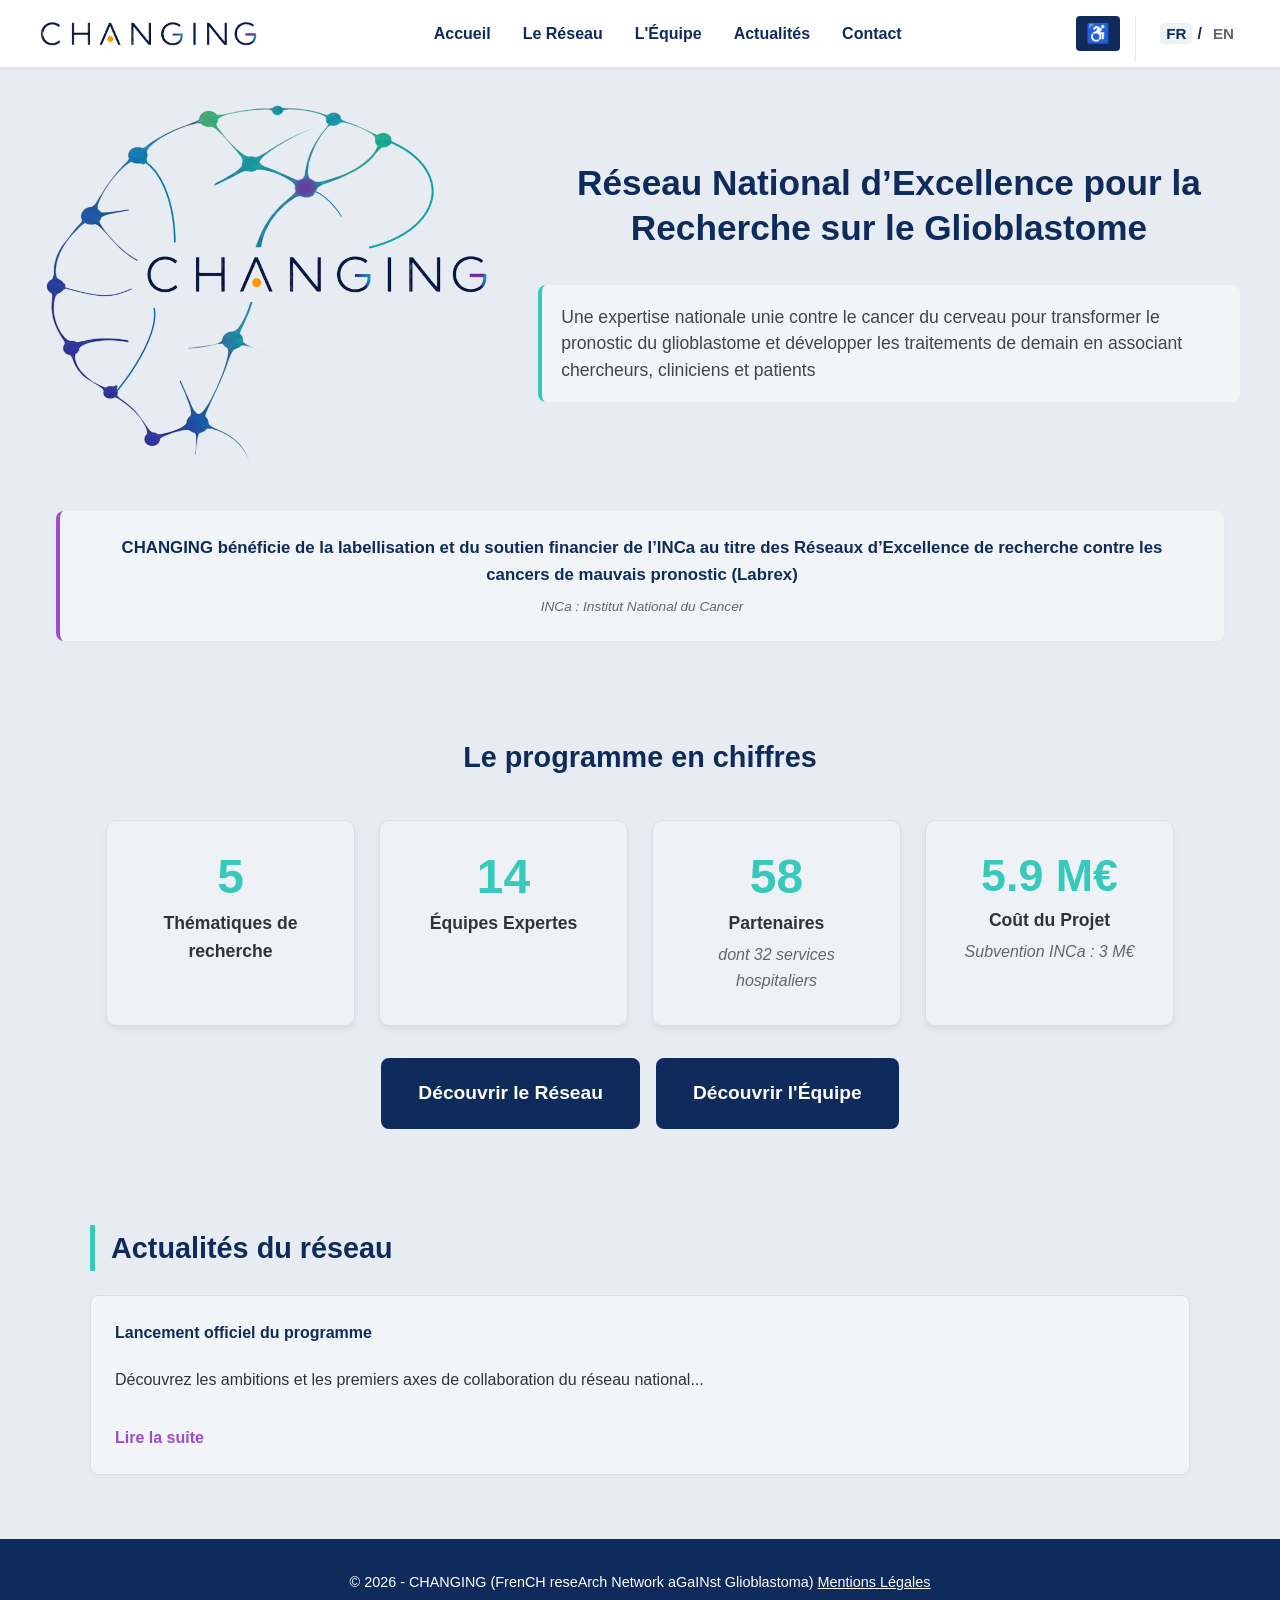
==== index.html @ 431eb9c2 "Add files via upload" ====
<!DOCTYPE html>
<html lang="fr">
<head>
    <meta charset="UTF-8">
    <meta name="viewport" content="width=device-width, initial-scale=1.0">
    <title>CHANGING - Réseau National sur le Glioblastome</title>
    <link rel="stylesheet" href="style.css">
</head>
<body>

    <!-- En-tête -->
    <header>
        <nav>
            <div class="logo-container">
                <img src="namelogoT.png" alt="Logo CHANGING" class="logo-img-text">
            </div>
            <ul class="nav-links">
                <li><a href="#hero"><span class="lang-fr">Accueil</span><span class="lang-en">Home</span></a></li>
                <li><a href="projet.html"><span class="lang-fr">Le Réseau</span><span class="lang-en">The Network</span></a></li>
                <li><a href="equipe.html"><span class="lang-fr">L'Équipe</span><span class="lang-en">The Team</span></a></li>
                <li><a href="actualites.html"><span class="lang-fr">Actualités</span><span class="lang-en">News</span></a></li>
                <li><a href="contact.html"><span class="lang-fr">Contact</span><span class="lang-en">Contact</span></a></li>
            </ul>
            
            <div class="header-options">
                <div class="accessibility-dropdown">
                    <button onclick="toggleAccessMenu()" class="access-main-btn" aria-label="Options d'accessibilité" title="Options d'accessibilité">
                        ♿
                    </button>
                    <div id="accessMenu" class="access-menu-content">
                        <button onclick="toggleHighContrast()" class="access-item">
                            <span class="lang-fr">Contraste élevé</span><span class="lang-en">High Contrast</span>
                        </button>
                        <button onclick="changeFontSize(1)" class="access-item">
                            <span>Agrandir le texte (A+)</span>
                        </button>
                        <button onclick="changeFontSize(-1)" class="access-item">
                            <span>Réduire le texte (A-)</span>
                        </button>
                    </div>
                </div>

                <div class="lang-switch">
                    <button onclick="setLanguage('fr')" id="btn-fr" class="lang-btn">FR</button>
<span>/</span>
<button onclick="setLanguage('en')" id="btn-en" class="lang-btn">EN</button>
                </div>
            </div>
        </nav>
    </header>

    <main>
        <section id="hero">
            <div class="hero-left">
                <img src="logo.png" alt="CHANGING Logo" class="hero-logo-img">
            </div>
            <div class="hero-right">
                <div class="hero-text-content">
                    <h2>
                        <span class="lang-fr">Réseau National d’Excellence pour la Recherche sur le Glioblastome</span>
                        <span class="lang-en">French Research Network of Excellence against Glioblastoma</span>
                    </h2>
                    <p class="hero-desc">
                        <span class="lang-fr">Une expertise nationale unie contre le cancer du cerveau pour transformer le pronostic du glioblastome et développer les traitements de demain en associant chercheurs, cliniciens et patients</span>
                        <span class="lang-en">A united national expertise against brain cancer to transform glioblastoma prognosis and develop tomorrow's treatments by bringing together researchers, clinicians, and patients</span>
                    </p>
                </div>
            </div>
        </section>

        <section id="inca-banner">
            <p class="inca-text">
                <span class="lang-fr">CHANGING bénéficie de la labellisation et du soutien financier de l’INCa au titre des Réseaux d’Excellence de recherche contre les cancers de mauvais pronostic (Labrex)</span>
                <span class="lang-en">CHANGING is labeled and financially supported by INCa as part of the Networks of Excellence in research against poor prognosis cancers (Labrex)</span>
            </p>
            <p class="inca-subtext">
                <span class="lang-fr">INCa : Institut National du Cancer</span>
                <span class="lang-en">INCa: French National Cancer Institute</span>
            </p>
        </section>

        <section id="key-figures">
            <h3>
                <span class="lang-fr">Le programme en chiffres</span>
                <span class="lang-en">The program in figures</span>
            </h3>
            
            <!-- GRILLE MODIFIÉE : Passage à 4 colonnes avec le même style -->
            <div class="figures-grid">
                
                <!-- Encart 1 (Existant - Turquoise) -->
                <div class="figure-card" style="background: rgba(255, 255, 255, 0.3); padding: 2rem; border-radius: 10px; border: 1px solid #D6DFE7; text-align: center; box-shadow: 0 4px 6px rgba(0,0,0,0.05);">
                    <span class="number" style="display: block; font-size: 3rem; font-weight: bold; color: #38C9BB; line-height: 1;">5</span>
                    <span class="label" style="display: block; font-size: 1.1rem; color: #333; margin-top: 0.5rem;">
                        <span class="lang-fr">Thématiques de recherche</span>
                        <span class="lang-en">Research themes</span>
                    </span>
                </div>

                <!-- Encart 2 (Existant - Turquoise) -->
                <div class="figure-card" style="background: rgba(255, 255, 255, 0.3); padding: 2rem; border-radius: 10px; border: 1px solid #D6DFE7; text-align: center; box-shadow: 0 4px 6px rgba(0,0,0,0.05);">
                    <span class="number" style="display: block; font-size: 3rem; font-weight: bold; color: #38C9BB; line-height: 1;">14</span>
                    <span class="label" style="display: block; font-size: 1.1rem; color: #333; margin-top: 0.5rem;">
                        <span class="lang-fr">Équipes Expertes</span>
                        <span class="lang-en">Expert Teams</span>
                    </span>
                </div>

                <!-- Encart 3 (Existant - Turquoise) -->
                <div class="figure-card" style="background: rgba(255, 255, 255, 0.3); padding: 2rem; border-radius: 10px; border: 1px solid #D6DFE7; text-align: center; box-shadow: 0 4px 6px rgba(0,0,0,0.05);">
                    <span class="number" style="display: block; font-size: 3rem; font-weight: bold; color: #38C9BB; line-height: 1;">58</span>
                    <span class="label" style="display: block; font-size: 1.1rem; color: #333; margin-top: 0.5rem;">
                        <span class="lang-fr">Partenaires</span>
                        <span class="lang-en">Partners</span>
                    </span>
<!-- Précision en petit et italique -->
                    <span class="sub-label" style="display: block; font-size: 1rem; color: #666; font-style: italic; margin-top: 0.3rem;">
                        <span class="lang-fr">dont 32 services hospitaliers</span>
                        <span class="lang-en">including 32 hospitals</span>
		</span>
                </div>

                <!-- NOUVEL ENCART (Corrigé : Chiffre en Turquoise #38C9BB) -->
                <div class="figure-card" style="background: rgba(255, 255, 255, 0.3); padding: 2rem; border-radius: 10px; border: 1px solid #D6DFE7; text-align: center; box-shadow: 0 4px 6px rgba(0,0,0,0.05);">
                    <!-- Chiffre en Turquoise #38C9BB -->
                    <span class="number" style="display: block; font-size: 2.8rem; font-weight: bold; color: #38C9BB; line-height: 1;">5.9 M€</span>
                    <span class="label" style="display: block; font-size: 1.1rem; color: #333; margin-top: 0.5rem;">
                        <span class="lang-fr">Coût du Projet</span>
                        <span class="lang-en">Project Cost</span>
                    </span>
                    <!-- Précision en petit et italique -->
                    <span class="sub-label" style="display: block; font-size: 1rem; color: #666; font-style: italic; margin-top: 0.3rem;">
                        <span class="lang-fr">Subvention INCa : 3 M€</span>
                        <span class="lang-en">INCa grants: 3 M€</span>
                    </span>
                </div>
                
            </div>
            
            <div class="discover-btn-container" style="text-align: center; margin-top: 2rem; display: flex; justify-content: center; gap: 1rem;">
    <a href="projet.html" class="btn-discover">
        <span class="lang-fr">Découvrir le Réseau</span>
        <span class="lang-en">Discover the Network</span>
    </a>
    <a href="equipe.html" class="btn-discover">
        <span class="lang-fr">Découvrir l'Équipe</span>
        <span class="lang-en">Discover the Team</span>
    </a>
    
</div>
            
        </section>

        <section id="actus">
            <h3>
                <span class="lang-fr">Actualités du réseau</span>
                <span class="lang-en">Network News</span>
            </h3>
            <div class="actu-card">
                <h4>
                    <span class="lang-fr">Lancement officiel du programme</span>
                    <span class="lang-en">Official launch of the program</span>
                </h4>
                <p>
                    <span class="lang-fr">Découvrez les ambitions et les premiers axes de collaboration du réseau national...</span>
                    <span class="lang-en">Discover the ambitions and the first collaboration axes of the national network...</span>
                </p>
                <a href="actualites.html">
                    <span class="lang-fr">Lire la suite</span>
                    <span class="lang-en">Read more</span>
                </a>
            </div>
        </section>
    </main>

    <footer>
        <p>&copy; 2026 - CHANGING (FrenCH reseArch Network aGaINst Glioblastoma)  <a href="mentions.html" style="color: #fff; text-decoration: underline;">Mentions Légales</a>
    </footer>

    <!-- Inclusion du fichier JS externe -->
    <script src="language.js"></script>
</body>
</html>
---- style.css ----
/* --- 1. Styles de Base --- */
body {
    font-family: 'Segoe UI', Roboto, Helvetica, Arial, sans-serif;
    line-height: 1.6;
    color: #333333;
    margin: 0;
    background-color: #E6ECF2 !important;
    transition: background-color 0.3s ease, color 0.3s ease;
}

/* --- 2. En-tête (Header) --- */
header {
    background-color: #FFFFFF;
    padding: 1rem 2rem;
    border-bottom: 1px solid #E1E8ED;
    box-shadow: 0 2px 4px rgba(0,0,0,0.05);
    position: sticky;
    top: 0;
    z-index: 100;
}

nav {
    max-width: 1200px;
    margin: 0 auto;
    display: flex;
    justify-content: space-between;
    align-items: center;
    flex-wrap: wrap;
    gap: 1rem;
}

.logo-container {
    display: flex;
    align-items: center;
}

.logo-img-text {
    height: 35px;
    width: auto;
}

nav ul {
    list-style: none;
    margin: 0;
    padding: 0;
    display: flex;
    gap: 2rem;
}

nav a {
    text-decoration: none;
    color: #0F2B5B;
    font-weight: 600;
    transition: color 0.3s ease;
}

nav a:hover {
    color: #38C9BB;
}

.header-options {
    display: flex;
    align-items: center;
    gap: 1.5rem;
}

/* --- 3. Section Hero --- */
#hero {
    max-width: 1200px;
    margin: 2rem auto;
    padding: 0 2rem;
    display: flex;
    align-items: center;
    justify-content: space-between;
    gap: 3rem;
}

.hero-left {
    flex: 0 0 450px;
    text-align: center;
}

.hero-logo-img {
    width: 100%;
    max-width: 450px;
    height: auto;
}

.hero-right {
    flex: 1;
    display: flex;
    flex-direction: column;
    justify-content: center;
}

.hero-text-content {
    display: flex;
    flex-direction: column;
    justify-content: center;
}

#hero h2 {
    font-size: 2.2rem;
    color: #0F2B5B;
    margin-top: 0;
    margin-bottom: 1rem;
    font-weight: 700;
    line-height: 1.3;
text-align: center; /* Ajouté pour centrer le texte */
}

#hero .hero-desc {
    font-size: 1.1rem;
    color: #444444;
    line-height: 1.5;
    background-color: rgba(255, 255, 255, 0.5);
    padding: 1.2rem;
    border-radius: 8px;
    border-left: 4px solid #38C9BB;
    margin: 4;
}

/* --- 4. Bannière de labellisation INCa --- */
#inca-banner {
    max-width: 1100px;
    margin: 2rem auto;
    padding: 1.5rem 2rem;
    text-align: center;
    background-color: rgba(255, 255, 255, 0.5);
    border-radius: 8px;
    box-shadow: 0 2px 6px rgba(0,0,0,0.02);
    border-left: 4px solid #9B4DCA;
}

.inca-text {
    font-size: 1.05rem;
    font-weight: 600;
    color: #0F2B5B;
    margin: 0 0 0.4rem 0;
}

.inca-subtext {
    font-size: 0.85rem;
    color: #666666;
    margin: 0;
    font-style: italic;
}

/* --- 5. Section Chiffres Clés (Sans fond de bannière blanc) --- */
#key-figures {
    margin: 0 auto 4rem auto;
    max-width: 1100px;
    padding: 2rem 1rem;
    box-sizing: border-box;
    text-align: center;
    background-color: transparent; /* Fond transparent pour se fondre dans la page */
    box-shadow: none;
}

#key-figures h3 {
    text-align: center;
    color: #0F2B5B;
    font-size: 1.8rem;
    margin-bottom: 2.5rem;
}

.figures-grid {
    display: grid;
    grid-template-columns: repeat(4, 1fr);
    gap: 1.5rem; /* Espace net entre les 4 encarts */
    width: 100%;
    max-width: 100%;
    margin: 0 auto 2rem auto;
    box-sizing: border-box;
}

.figure-card {
    text-align: center;
    flex: 1;
    min-width: 220px;
    padding: 1rem;
    background-color: rgba(255, 255, 255, 0.5); /* Très léger fond semi-transparent pour les chiffres */
    border-radius: 8px;
    box-shadow: 0 2px 8px rgba(0,0,0,0.02);
box-sizing: border-box;
    width: 100%;
}

.figure-card .number {
    display: block;
    font-size: 3rem;
    font-weight: bold;
    color: #38C9BB;
    margin-bottom: 0.5rem;
}

.figure-card .label {
    font-size: 1.15rem;
    color: #2C3E50;
    font-weight: 700;
    font-family: 'Montserrat', 'Segoe UI', sans-serif;
}

	/* Container de la section WP : s'assure qu'elle tient dans la vue */
.team-section-wp {
    max-width: 1250px;
    margin: 0 auto 2rem auto;
}

/* Grille principale : 6 colonnes de largeur égale */
.grid-wp {
    display: grid;
    grid-template-columns: repeat(6, 1fr);
    gap: 0.6rem; /* Gap légèrement réduit pour gagner de la place en hauteur */
    max-width: 1200px;
    margin: 0 auto;
    align-items: stretch;
}

/* Cartes individuelles : hauteur et rembourrage dynamiques */
.grid-wp .card-person {
    background: rgba(255, 255, 255, 0.3);
    border: 1px solid #D6DFE7;
    border-radius: 10px;
    padding: 0.6rem 0.4rem; /* Rembourrage optimisé */
    text-align: center;
    box-shadow: 0 4px 6px rgba(0,0,0,0.05);
    display: flex;
    flex-direction: column;
    align-items: center;
    justify-content: space-between; /* Équilibre le contenu dans la hauteur */
}
/* Photo fluide / adaptable en hauteur */
.grid-wp .photo-placeholder {
    width: clamp(60px, 6vh, 85px);
    height: clamp(60px, 6vh, 85px);
    border-radius: 50%;
    background-color: rgba(255, 255, 255, 0.3);
    border: 2px dashed #CBD5E1;
    display: flex;
    align-items: center;
    justify-content: center;
    margin-bottom: 0.4rem;
    color: #64748B;
    overflow: hidden;
    flex-shrink: 0;
}

/* Textes adaptatifs selon la hauteur d'écran */
.grid-wp .person-name {
    font-size: clamp(0.85rem, 1.1vh, 1.05rem);
    font-weight: bold;
    color: #1A365D;
    margin-bottom: 0.2rem;
    line-height: 1.15;
}

.grid-wp .person-role {
    font-size: clamp(0.72rem, 0.95vh, 0.85rem);
    color: #4A5568;
    line-height: 1.15;
}

.grid-wp .wp-badge {
    display: inline-block;
    background-color: #38C9BB;
    color: white;
    font-weight: bold;
    font-size: clamp(0.7rem, 0.9vh, 0.8rem);
    padding: 0.15rem 0.5rem;
    border-radius: 12px;
    margin-bottom: 0.3rem;
}

/* Positionnement du WP-11 centré sur la 6ème colonne */
.grid-wp .wp-11 {
    grid-column: 6;
    grid-row: 1 / span 2;
    align-self: center;
    justify-self: center;
    width: 100%; /* S'assure de la même largeur que les autres colonnes */
}

	/* Harmonisation des cartes Coordinateurs avec la grille WP */
.grid-2 .card-person {
    padding: 0.6rem 0.6rem;
    display: flex;
    flex-direction: column;
    align-items: center;
    justify-content: space-between;
}

/* Photo adaptative identique aux WP */
.grid-2 .photo-placeholder {
    width: clamp(60px, 6vh, 85px);
    height: clamp(60px, 6vh, 85px);
    border-radius: 50%;
    background-color: rgba(255, 255, 255, 0.3);
    border: 2px dashed #CBD5E1;
    display: flex;
    align-items: center;
    justify-content: center;
    margin-bottom: 0.4rem;
    color: #64748B;
    overflow: hidden;
    flex-shrink: 0;
}

/* Nom du coordinateur : même taille adaptative */
.grid-2 .person-name {
    font-size: clamp(0.85rem, 1.1vh, 1.05rem);
    font-weight: bold;
    color: #1A365D;
    margin-bottom: 0.2rem;
    line-height: 1.15;
}

/* Rôle du coordinateur : même taille adaptative */
.grid-2 .person-role {
    font-size: clamp(0.72rem, 0.95vh, 0.85rem);
    color: #4A5568;
    line-height: 1.15;
}

/* --- 6. Section Actualités (Sans fond de bloc global blanc) --- */
#actus {
    max-width: 1100px;
    margin: 4rem auto;
    padding: 0 2rem;
}

#actus h3 {
    font-size: 1.8rem;
    color: #0F2B5B;
    margin-bottom: 1.5rem;
    border-left: 5px solid #38C9BB;
    padding-left: 1rem;
}

.actu-card {
    border: 1px solid #D6DFE7;
    padding: 1.5rem;
    border-radius: 8px;
    background-color: rgba(255, 255, 255, 0.5); /* Léger fond semi-transparent */
    box-shadow: 0 2px 5px rgba(0,0,0,0.02);
}

.actu-card h4 {
    color: #0F2B5B;
    margin-top: 0;
}

.actu-card a {
    display: inline-block;
    margin-top: 1rem;
    color: #9B4DCA;
    font-weight: 600;
    text-decoration: none;
}

.actu-card a:hover {
    text-decoration: underline;
}

/* --- Style commun pour les encarts grisés / semi-transparents --- */
.card-grise {
    background-color: rgba(255, 255, 255, 0.5); /* Même transparence que l'Intro et l'INCa */
    border: 1px solid #D6DFE7;
    border-radius: 8px;
    padding: 1.5rem;
    box-shadow: 0 2px 6px rgba(0,0,0,0.02);
}

/* --- 7. Menu d'Accessibilité --- */
.accessibility-dropdown {
    position: relative;
    display: inline-block;
    border-right: 1px solid #E1E8ED;
    padding-right: 15px;
    padding-bottom: 10px;
    margin-bottom: -10px;
}

.access-main-btn {
    background-color: #0F2B5B;
    color: #FFFFFF;
    border: none;
    cursor: pointer;
    font-size: 1.2rem;
    padding: 6px 10px;
    border-radius: 4px;
    transition: background-color 0.3s ease;
    display: flex;
    align-items: center;
    justify-content: center;
}

.access-main-btn:hover {
    background-color: #38C9BB;
}

.access-menu-content {
    display: none;
    position: absolute;
    right: 0;
    top: 100%;
    background-color: #FFFFFF;
    min-width: 180px;
    box-shadow: 0px 8px 16px rgba(0,0,0,0.1);
    border-radius: 6px;
    border: 1px solid #E1E8ED;
    z-index: 10;
    overflow: hidden;
}

.accessibility-dropdown:hover .access-menu-content {
    display: block;
}

.access-item {
    color: #0F2B5B;
    padding: 10px 14px;
    text-decoration: none;
    display: block;
    background: none;
    border: none;
    width: 100%;
    text-align: left;
    cursor: pointer;
    font-size: 0.9rem;
    font-weight: 500;
    transition: background-color 0.2s ease;
}

.access-item:hover {
    background-color: #EDF2F7;
    color: #38C9BB;
}

.lang-switch {
    display: flex;
    align-items: center;
    gap: 5px;
    font-weight: 600;
    color: #0F2B5B;
}

.lang-btn {
    background: none;
    border: none;
    cursor: pointer;
    font-size: 0.95rem;
    font-weight: 600;
    color: #666666;
    padding: 2px 6px;
    transition: color 0.3s ease;
}

.lang-btn:hover {
    color: #38C9BB;
}

.lang-btn.active {
    color: #0F2B5B;
    background-color: #EDF2F7;
    border-radius: 4px;
}

/* --- Mode Fort Contraste (Accessibilité) --- */
/* --- Mode Fort Contraste (Généralisé) --- */
body.high-contrast, 
body.high-contrast * {
    background-color: #000000 !important;
    color: #FFFF00 !important;
    border-color: #FFFF00 !important;
}

/* On force certains éléments spécifiques pour qu'ils restent visibles */
body.high-contrast a, 
body.high-contrast a * {
    color: #00FFFF !important; /* Bleu cyan pour les liens */
    text-decoration: underline !important;
}

body.high-contrast .wp-badge, 
body.high-contrast .lang-btn.active {
    background-color: #FFFF00 !important;
    color: #000000 !important;
}

/* On définit uniquement le survol sur les éléments interactifs */
body.high-contrast a:hover, 
body.high-contrast button:hover, 
body.high-contrast .access-item:hover, 
body.high-contrast .btn-discover:hover {
    background-color: #FFFF00 !important; /* Fond jaune */
    color: #000000 !important;            /* Texte noir */
    border-color: #00FFFF !important;     /* Bordure cyan */
}

/* --- Correction du fond des logos en mode fort contraste --- */
body.high-contrast img[src*="logo.png"],
body.high-contrast img[src*="namelogoT.png"],
body.high-contrast .logo-container,
body.high-contrast .hero-left {
    background-color: #CCCCCC !important;
    padding: 10px !important;
    border-radius: 8px !important;
}
/* Ajustement pour le logo en mode contraste élevé */
body.high-contrast .hero-logo-img {
    background: transparent !important;
    box-shadow: none !important;
    filter: none !important; /* Si un invert() ou grayscale() crée un effet bizarre */
}

body.high-contrast .hero-left {
    background: transparent !important;
    border: none !important;
}

/* --- 8. Footer --- */
footer {
    background-color: #0F2B5B;
    color: #FFFFFF;
    text-align: center;
    padding: 2rem;
    margin-top: 4rem;
}

footer p {
    margin: 0;
    font-size: 0.9rem;
}

/* --- Style du bouton Découvrir le Réseau (mis à jour) --- */

.discover-btn-container {
    display: flex;
    justify-content: center; /* Centre le bouton horizontalement */
    margin-top: 3rem; /* Espace au-dessus du bouton */
}

.btn-discover {
    display: inline-block;
    background-color: #0F2B5B; /* Fond bleu foncé */
    color: #FFFFFF; /* Texte blanc */
    padding: 18px 35px; /* Taille du bouton (plus gros) */
    font-size: 1.2rem; /* Texte plus gros */
    font-weight: 600;
    text-decoration: none;
    border-radius: 8px; /* Bords arrondis */
    border: 2px solid #0F2B5B;
    transition: background-color 0.3s ease, color 0.3s ease;
    text-align: center;
}

.btn-discover:hover {
    background-color: #38C9BB; /* Fond turquoise au survol */
    color: #0F2B5B; /* Texte bleu foncé au survol */
    border-color: #38C9BB;
}
/* Masquer les éléments en anglais par défaut (sera géré par le JS) */
.lang-en {
    display: none;
}

/* Adaptation automatique pour petits écrans/tablettes */
@media (max-width: 900px) {
    .figures-grid {
        grid-template-columns: repeat(2, 1fr); /* Passera à 2 par 2 sur tablette */
    }
}

@media (max-width: 550px) {
    .figures-grid {
        grid-template-columns: 1fr; /* 1 par ligne sur mobile */
    }
}
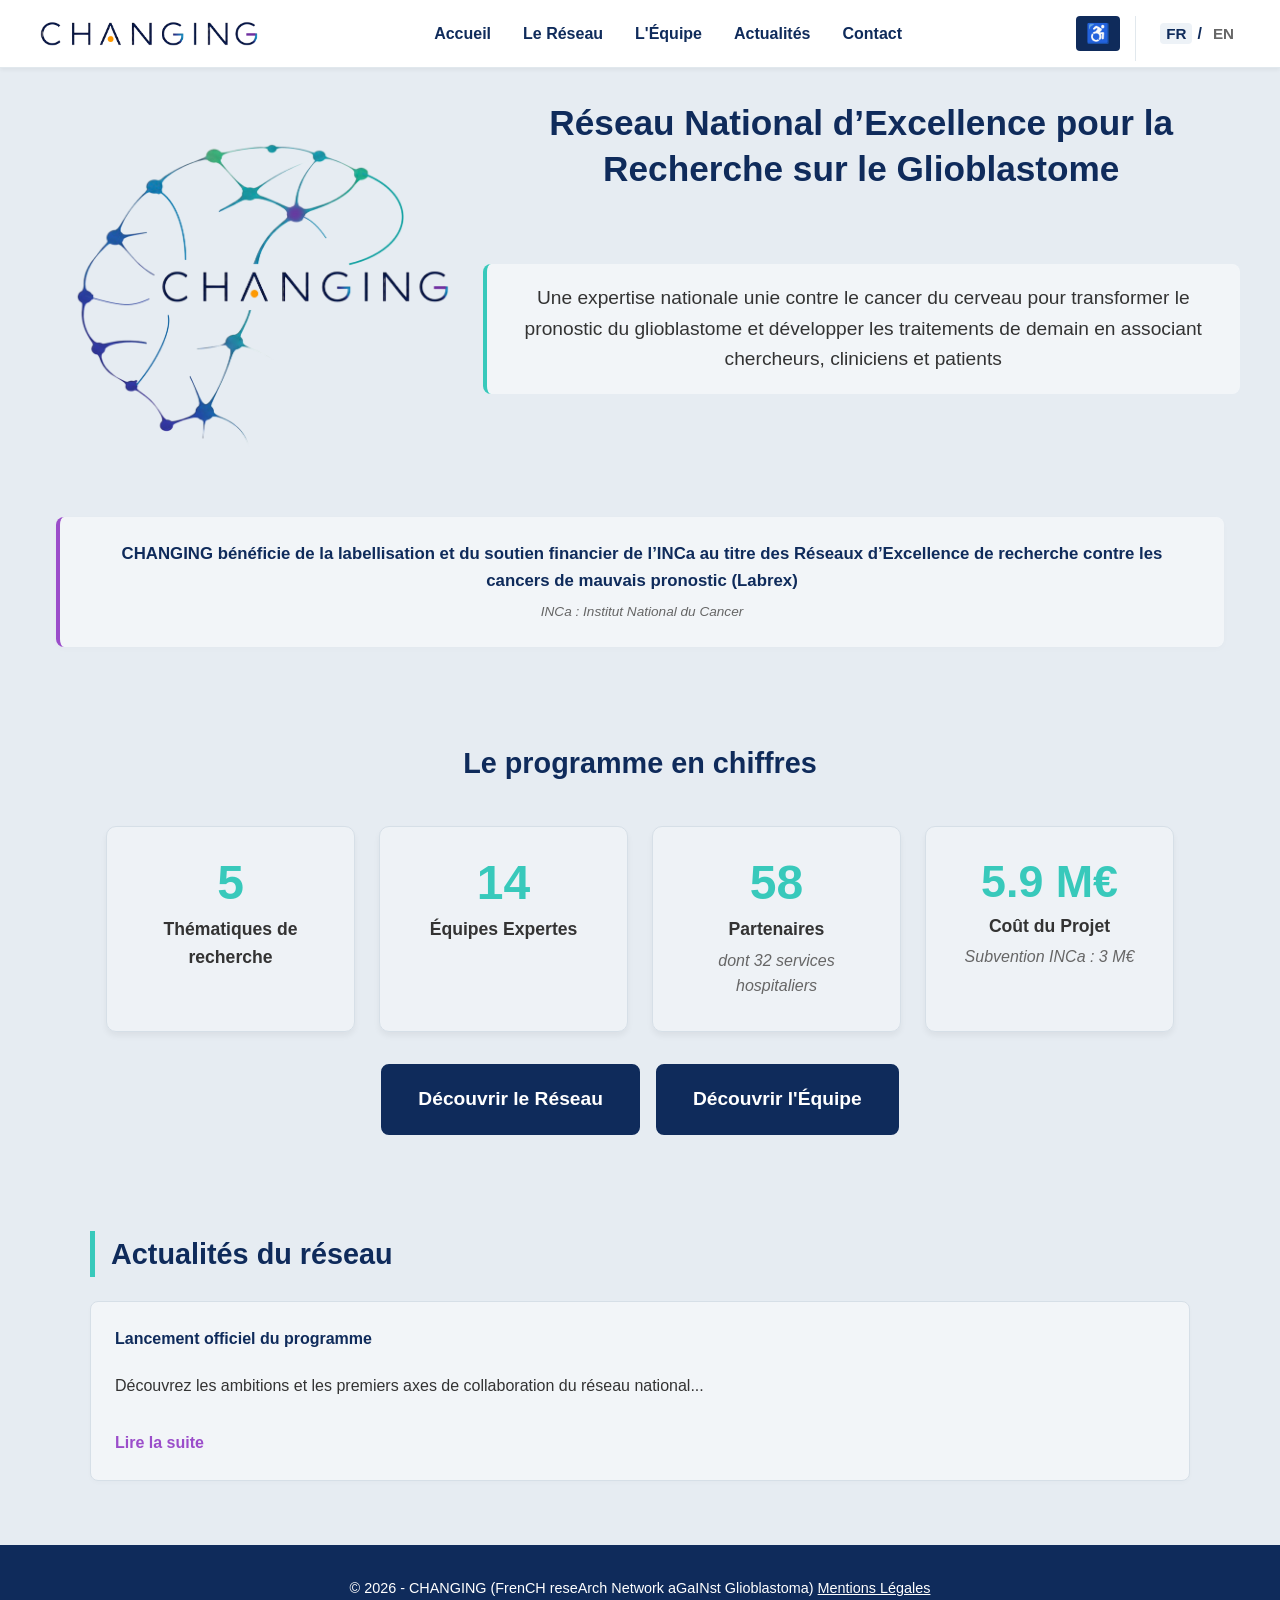
==== commit dd415ebc: "Refactor index.html structure and styles" ====
--- a/index.html
+++ b/index.html
@@ -50,23 +50,27 @@
     </header>
 
     <main>
-        <section id="hero">
-            <div class="hero-left">
-                <img src="logo.png" alt="CHANGING Logo" class="hero-logo-img">
-            </div>
-            <div class="hero-right">
-                <div class="hero-text-content">
-                    <h2>
-                        <span class="lang-fr">Réseau National d’Excellence pour la Recherche sur le Glioblastome</span>
-                        <span class="lang-en">French Research Network of Excellence against Glioblastoma</span>
-                    </h2>
-                    <p class="hero-desc">
-                        <span class="lang-fr">Une expertise nationale unie contre le cancer du cerveau pour transformer le pronostic du glioblastome et développer les traitements de demain en associant chercheurs, cliniciens et patients</span>
-                        <span class="lang-en">A united national expertise against brain cancer to transform glioblastoma prognosis and develop tomorrow's treatments by bringing together researchers, clinicians, and patients</span>
-                    </p>
-                </div>
-            </div>
-        </section>
+        <section id="hero" style="display: flex; align-items: flex-start; gap: 2rem; padding: 2rem; max-width: 1200px; margin: 0 auto;">
+    
+    <!-- Logo (1/3) -->
+    <div class="hero-left" style="flex: 0 0 33.33%; text-align: center;">
+    <img src="logo.png" alt="CHANGING Logo" style="width: 100%; height: auto; display: block; margin-top: 40px;">
+</div>
+
+    <!-- Texte (2/3) -->
+    <div class="hero-right" style="flex: 0 0 66.66%;">
+        <div class="hero-text-content">
+            <h2 style="margin-top: 0; margin-bottom: 4.5rem; color: #0F2B5B; font-size: 2.2rem;">
+                <span class="lang-fr">Réseau National d’Excellence pour la Recherche sur le Glioblastome</span>
+                <span class="lang-en">French Research Network of Excellence against Glioblastoma</span>
+            </h2>
+            <p class="hero-desc" style="font-size: 1.2rem; line-height: 1.6; color: #333;">
+                <span class="lang-fr">Une expertise nationale unie contre le cancer du cerveau pour transformer le pronostic du glioblastome et développer les traitements de demain en associant chercheurs, cliniciens et patients</span>
+                <span class="lang-en">A united national expertise against brain cancer to transform glioblastoma prognosis and develop tomorrow's treatments by bringing together researchers, clinicians, and patients</span>
+            </p>
+        </div>
+    </div>
+</section>
 
         <section id="inca-banner">
             <p class="inca-text">
@@ -180,4 +184,4 @@
     <!-- Inclusion du fichier JS externe -->
     <script src="language.js"></script>
 </body>
-</html>+</html>
--- a/style.css
+++ b/style.css
@@ -565,15 +565,193 @@
     display: none;
 }
 
-/* Adaptation automatique pour petits écrans/tablettes */
-@media (max-width: 900px) {
+/* ==========================================================================
+   RESPONSIVE & MOBILE DESIGN (Toutes les pages & sections)
+   ========================================================================== */
+
+/* --------------------------------------------------------------------------
+   1. TABLETTES ET PETITS ÉCRANS (< 992px)
+   -------------------------------------------------------------------------- */
+@media (max-width: 992px) {
+
+    /* Page Accueil - Figures */
     .figures-grid {
-        grid-template-columns: repeat(2, 1fr); /* Passera à 2 par 2 sur tablette */
-    }
-}
-
+        grid-template-columns: repeat(2, 1fr) !important;
+        gap: 1.2rem;
+    }
+
+    /* Page Équipe - Work Packages (Passe de 6 colonnes à 3 colonnes x 4 lignes) */
+    .grid-wp {
+        grid-template-columns: repeat(3, 1fr) !important;
+        gap: 1rem;
+    }
+
+    /* Le WP-11 reprend une position fluide normale au sein de la grille */
+    .grid-wp .wp-11 {
+        grid-column: auto !important;
+        grid-row: auto !important;
+        width: 100% !important;
+    }
+
+    /* Partenaires (3 à 4 par ligne) */
+    .grid-partners {
+        grid-template-columns: repeat(auto-fill, minmax(140px, 1fr));
+    }
+}
+
+
+/* --------------------------------------------------------------------------
+   2. PETITES TABLETTES ET GRANDS PHABLETTES (< 768px)
+   -------------------------------------------------------------------------- */
+@media (max-width: 768px) {
+
+    /* Navigation / En-tête */
+    nav {
+        flex-direction: column;
+        gap: 1rem;
+        padding: 1rem;
+    }
+
+    .nav-links {
+        flex-wrap: wrap;
+        justify-content: center;
+        gap: 0.8rem;
+    }
+
+    /* Coordinateurs & Work Packages (2 colonnes) */
+    .grid-2,
+    .grid-wp {
+        grid-template-columns: repeat(2, 1fr) !important;
+        gap: 0.8rem;
+    }
+
+    /* Associations de Patients (1 par ligne) */
+    .grid-associations {
+        grid-template-columns: 1fr !important;
+    }
+
+    /* Conseil Scientifique (SAB) */
+    .sab-list {
+        grid-template-columns: 1fr !important;
+    }
+}
+
+
+/* --------------------------------------------------------------------------
+   3. MOBILES ET ÉCRANS ÉTROITS (< 550px)
+   -------------------------------------------------------------------------- */
 @media (max-width: 550px) {
-    .figures-grid {
-        grid-template-columns: 1fr; /* 1 par ligne sur mobile */
-    }
-}+
+    /* Passage de toutes les grilles principales à 1 seule colonne */
+    .figures-grid,
+    .grid-2,
+    .grid-wp {
+        grid-template-columns: 1fr !important;
+        gap: 1rem;
+    }
+
+    /* Ajustement des cartes pour les écrans tactiles */
+    .card-person {
+        padding: 1rem;
+    }
+
+    .grid-wp .photo-placeholder,
+    .grid-2 .photo-placeholder {
+        width: 80px;
+        height: 80px;
+    }
+
+    .grid-wp .person-name,
+    .grid-2 .person-name {
+        font-size: 1rem;
+    }
+
+    .grid-wp .person-role,
+    .grid-2 .person-role {
+        font-size: 0.85rem;
+    }
+
+    /* Partenaires (2 par ligne sur mobile) */
+    .grid-partners {
+        grid-template-columns: repeat(2, 1fr);
+        gap: 1rem;
+    }
+
+    /* Boutons bas de page */
+    .discover-btn-container {
+        flex-direction: column;
+        align-items: center;
+    }
+
+    .btn-discover {
+        width: 100%;
+        max-width: 280px;
+    }
+}
+/* ==========================================================================
+   EN-TÊTE & LOGO FLUIDE
+   ========================================================================== */
+.logo-container img,
+.logo-img-text {
+    /* La largeur s'adapte à l'écran tout en gardant ses proportions */
+    max-width: clamp(140px, 20vw, 220px);
+    height: auto;
+    object-fit: contain;
+}
+
+/* ==========================================================================
+   HERO SECTION (Titre & Sous-titre)
+   ========================================================================== */
+.hero-section, 
+#hero {
+    width: 100%;
+    max-width: 1200px;
+    margin: 0 auto;
+    padding: clamp(1.5rem, 4vh, 3.5rem) 1rem;
+    box-sizing: border-box;
+    text-align: center;
+}
+
+.hero-section h1,
+#hero h1 {
+    /* Police adaptative selon la largeur de l'écran (Min: 1.6rem, Fluid: 3.5vw, Max: 2.8rem) */
+    font-size: clamp(1.6rem, 3.5vw, 2.8rem);
+    line-height: 1.25;
+    margin-bottom: 1rem;
+    word-break: break-word; /* Évite les dépassements de mots très longs */
+}
+
+.hero-section p,
+#hero p {
+    font-size: clamp(0.95rem, 1.8vw, 1.25rem);
+    line-height: 1.5;
+    max-width: 900px;
+    margin: 0 auto 1.5rem auto;
+}
+
+/* ==========================================================================
+   ENCART RÉSUMÉ (Introduction / Présentation)
+   ========================================================================== */
+.summary-card,
+.card-summary,
+.intro-card {
+    width: 100%;
+    max-width: 1000px; /* Largeur maximale sur grands écrans */
+    margin: 0 auto 2rem auto;
+    padding: clamp(1rem, 3vw, 2.5rem);
+    box-sizing: border-box;
+    border-radius: 12px;
+    
+    /* Typographie adaptative à l'intérieur du résumé */
+    font-size: clamp(0.9rem, 1.6vw, 1.1rem);
+    line-height: 1.6;
+}
+
+/* Ajustements Responsive spécifiques */
+@media (max-width: 768px) {
+    .summary-card,
+    .card-summary,
+    .intro-card {
+        padding: 1.2rem;
+    }
+}
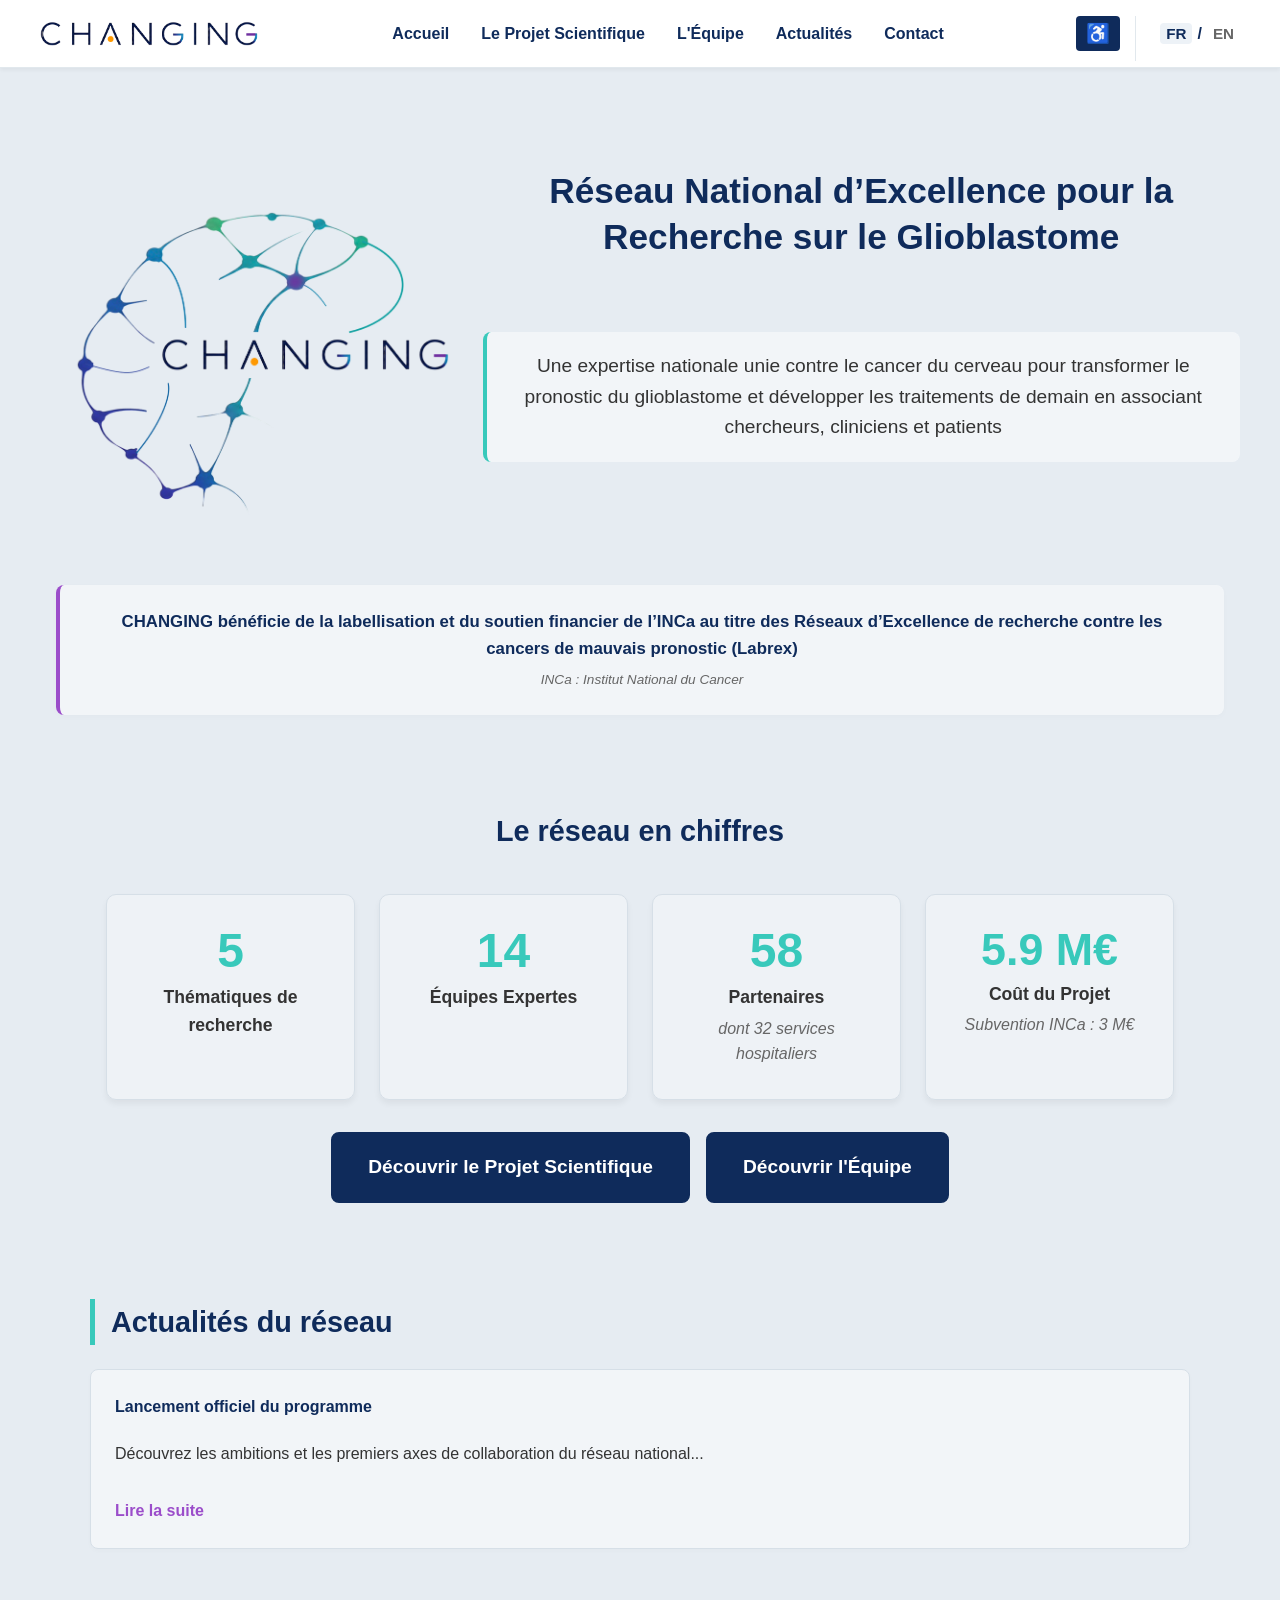
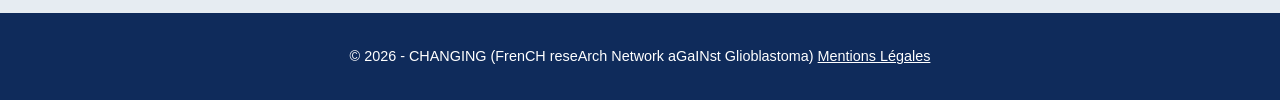
==== commit fa406ff8: "Add files via upload" ====
--- a/index.html
+++ b/index.html
@@ -16,7 +16,7 @@
             </div>
             <ul class="nav-links">
                 <li><a href="#hero"><span class="lang-fr">Accueil</span><span class="lang-en">Home</span></a></li>
-                <li><a href="projet.html"><span class="lang-fr">Le Réseau</span><span class="lang-en">The Network</span></a></li>
+                <li><a href="projet.html"><span class="lang-fr">Le Projet Scientifique</span><span class="lang-en">The Scientific Project</span></a></li>
                 <li><a href="equipe.html"><span class="lang-fr">L'Équipe</span><span class="lang-en">The Team</span></a></li>
                 <li><a href="actualites.html"><span class="lang-fr">Actualités</span><span class="lang-en">News</span></a></li>
                 <li><a href="contact.html"><span class="lang-fr">Contact</span><span class="lang-en">Contact</span></a></li>
@@ -85,8 +85,8 @@
 
         <section id="key-figures">
             <h3>
-                <span class="lang-fr">Le programme en chiffres</span>
-                <span class="lang-en">The program in figures</span>
+                <span class="lang-fr">Le réseau en chiffres</span>
+                <span class="lang-en">The network in figures</span>
             </h3>
             
             <!-- GRILLE MODIFIÉE : Passage à 4 colonnes avec le même style -->
@@ -143,8 +143,8 @@
             
             <div class="discover-btn-container" style="text-align: center; margin-top: 2rem; display: flex; justify-content: center; gap: 1rem;">
     <a href="projet.html" class="btn-discover">
-        <span class="lang-fr">Découvrir le Réseau</span>
-        <span class="lang-en">Discover the Network</span>
+        <span class="lang-fr">Découvrir le Projet Scientifique</span>
+        <span class="lang-en">Discover the Scientific Project</span>
     </a>
     <a href="equipe.html" class="btn-discover">
         <span class="lang-fr">Découvrir l'Équipe</span>
@@ -184,4 +184,4 @@
     <!-- Inclusion du fichier JS externe -->
     <script src="language.js"></script>
 </body>
-</html>
+</html>
--- a/style.css
+++ b/style.css
@@ -73,6 +73,8 @@
     align-items: center;
     justify-content: space-between;
     gap: 3rem;
+	padding-top: 100px !important; 
+    margin-top: -20px; /* Ajustez cette valeur si nécessaire */
 }
 
 .hero-left {
@@ -234,9 +236,9 @@
 .grid-wp .photo-placeholder {
     width: clamp(60px, 6vh, 85px);
     height: clamp(60px, 6vh, 85px);
-    border-radius: 50%;
+    border-radius: 50px;
     background-color: rgba(255, 255, 255, 0.3);
-    border: 2px dashed #CBD5E1;
+    border: 2px solid #CBD5E1;
     display: flex;
     align-items: center;
     justify-content: center;
@@ -296,7 +298,7 @@
     height: clamp(60px, 6vh, 85px);
     border-radius: 50%;
     background-color: rgba(255, 255, 255, 0.3);
-    border: 2px dashed #CBD5E1;
+    border: 2px solid #CBD5E1;
     display: flex;
     align-items: center;
     justify-content: center;
@@ -606,16 +608,21 @@
 @media (max-width: 768px) {
 
     /* Navigation / En-tête */
+    header {
+        position: static !important; /* Le header défile naturellement avec la page */
+        padding: 0.5rem 1rem;       /* Réduction des marges pour gagner de la hauteur */
+    }
+
     nav {
         flex-direction: column;
-        gap: 1rem;
-        padding: 1rem;
+        gap: 0.5rem;
+        padding: 0.5rem;
     }
 
     .nav-links {
         flex-wrap: wrap;
         justify-content: center;
-        gap: 0.8rem;
+        gap: 0.5rem;
     }
 
     /* Coordinateurs & Work Packages (2 colonnes) */
@@ -755,3 +762,48 @@
         padding: 1.2rem;
     }
 }
+/* --- Ajustements pour les téléphones en mode Portrait (< 550px ou max-width standard mobile) --- */
+@media (max-width: 768px) {
+
+    /* Organisation en colonne unique pour empiler le logo et le texte */
+    #hero {
+        flex-direction: column !important;
+        align-items: center !important;
+        padding: 1rem !important;
+        gap: 1.5rem !important;
+    }
+
+    #hero .hero-left {
+        flex: 0 0 100% !important;
+        width: 100% !important;
+    }
+
+    #hero .hero-left img {
+        max-width: 150px !important; /* Réduit la taille du logo en portrait mobile */
+        margin-top: 0 !important;
+        margin: 0 auto;
+    }
+
+    #hero .hero-right {
+        flex: 0 0 100% !important;
+        width: 100% !important;
+    }
+
+    /* Réduction de la taille du titre de la page d'accueil en portrait */
+    #hero h2 {
+        font-size: 1.5rem !important;
+        margin-bottom: 1rem !important;
+        text-align: center !important;
+    }
+
+    /* Centrage et adaptation du premier paragraphe sur la largeur de l'écran */
+    #hero .hero-desc {
+        width: 100% !important;
+        max-width: 100% !important;
+        box-sizing: border-box !important;
+        margin: 0 auto !important;
+        font-size: 0.95rem !important;
+        text-align: center !important;
+        padding: 1rem !important;
+    }
+}
